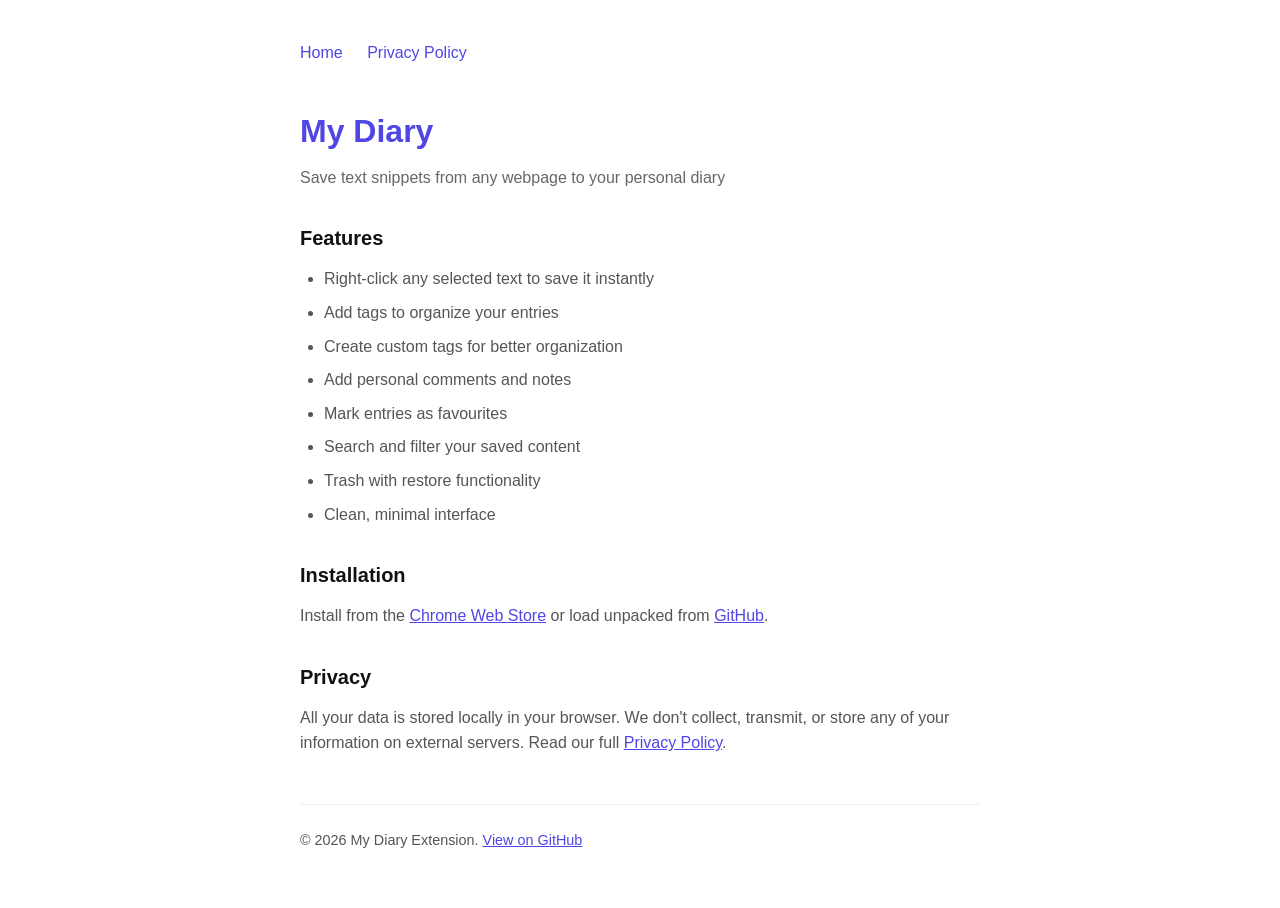
==== docs/index.html @ e2703d9c "Add Chrome Web Store link" ====
<!DOCTYPE html>
<html lang="en">
<head>
  <meta charset="UTF-8">
  <meta name="viewport" content="width=device-width, initial-scale=1.0">
  <title>My Diary - Chrome Extension</title>
  <style>
    * { margin: 0; padding: 0; box-sizing: border-box; }
    body {
      font-family: -apple-system, BlinkMacSystemFont, 'Segoe UI', Roboto, sans-serif;
      line-height: 1.6;
      color: #333;
      max-width: 720px;
      margin: 0 auto;
      padding: 40px 20px;
    }
    h1 { font-size: 2rem; margin-bottom: 8px; color: #4f46e5; }
    h2 { font-size: 1.25rem; margin: 32px 0 12px; color: #111; }
    p { margin-bottom: 16px; color: #555; }
    ul { margin: 0 0 16px 24px; color: #555; }
    li { margin-bottom: 8px; }
    a { color: #4f46e5; }
    .subtitle { color: #666; margin-bottom: 32px; }
    .nav { margin-bottom: 40px; }
    .nav a { margin-right: 20px; text-decoration: none; font-weight: 500; }
    .nav a:hover { text-decoration: underline; }
    footer { margin-top: 48px; padding-top: 24px; border-top: 1px solid #eee; color: #888; font-size: 0.9rem; }
  </style>
</head>
<body>
  <div class="nav">
    <a href="index.html">Home</a>
    <a href="privacy.html">Privacy Policy</a>
  </div>

  <h1>My Diary</h1>
  <p class="subtitle">Save text snippets from any webpage to your personal diary</p>

  <h2>Features</h2>
  <ul>
    <li>Right-click any selected text to save it instantly</li>
    <li>Add tags to organize your entries</li>
    <li>Create custom tags for better organization</li>
    <li>Add personal comments and notes</li>
    <li>Mark entries as favourites</li>
    <li>Search and filter your saved content</li>
    <li>Trash with restore functionality</li>
    <li>Clean, minimal interface</li>
  </ul>

  <h2>Installation</h2>
  <p>Install from the <a href="https://chromewebstore.google.com/detail/my-diary/nfdcipolchlmlipikekpbbmpdpienajm">Chrome Web Store</a> or load unpacked from <a href="https://github.com/vamshimorlawar/my-diary-extension">GitHub</a>.</p>

  <h2>Privacy</h2>
  <p>All your data is stored locally in your browser. We don't collect, transmit, or store any of your information on external servers. Read our full <a href="privacy.html">Privacy Policy</a>.</p>

  <footer>
    <p>&copy; 2026 My Diary Extension. <a href="https://github.com/vamshimorlawar/my-diary-extension">View on GitHub</a></p>
  </footer>
</body>
</html>
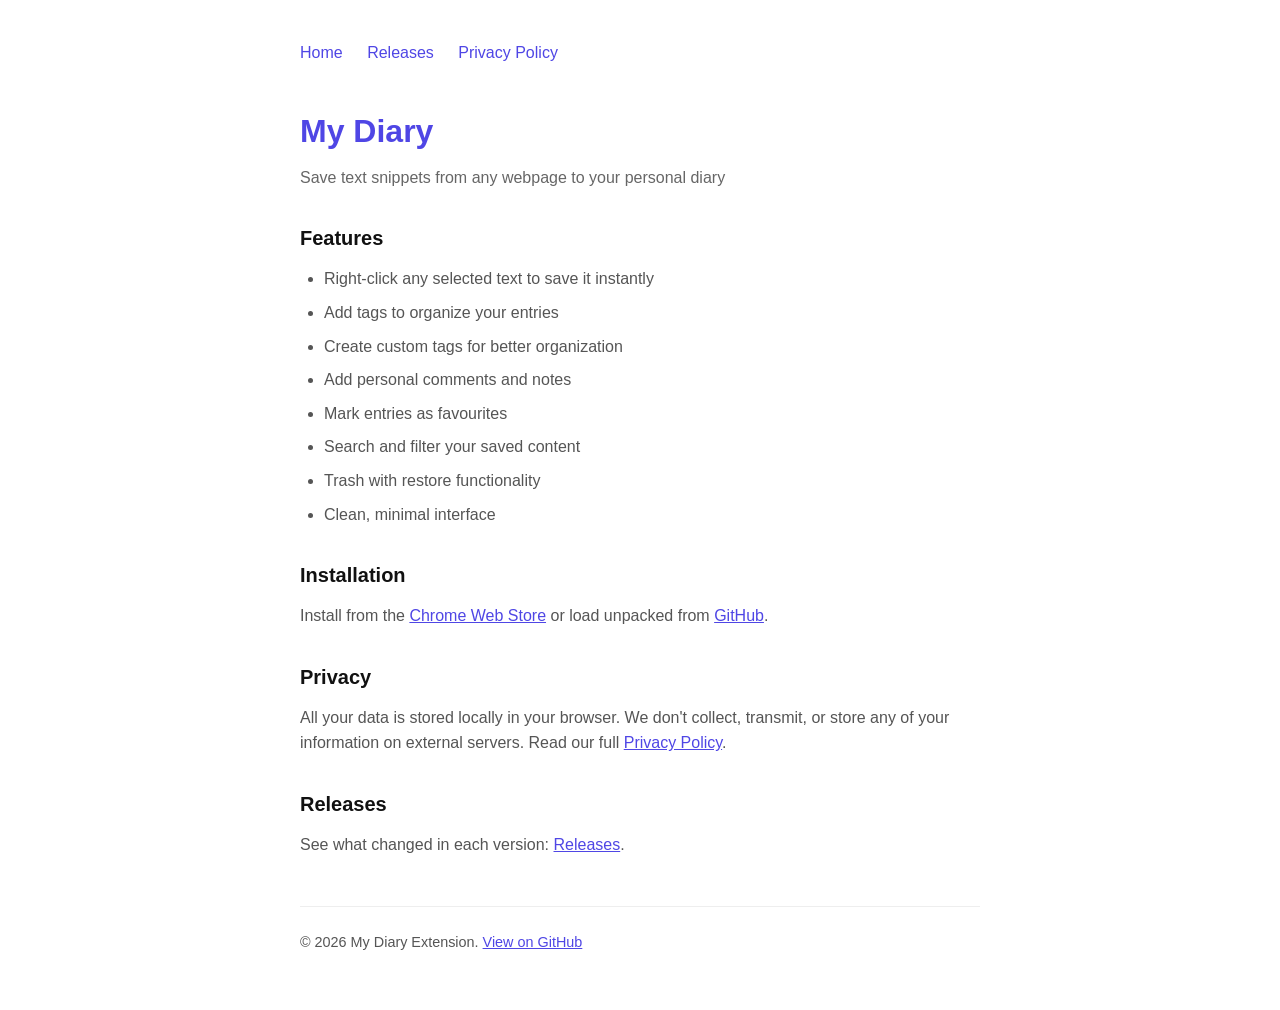
==== commit 0b3531eb: "Release v1.1.0: copy button, releases page, input fixes - Add copy button on entries (copies text + " ====
--- a/docs/index.html
+++ b/docs/index.html
@@ -30,6 +30,7 @@
 <body>
   <div class="nav">
     <a href="index.html">Home</a>
+    <a href="releases.html">Releases</a>
     <a href="privacy.html">Privacy Policy</a>
   </div>
 
@@ -54,6 +55,9 @@
   <h2>Privacy</h2>
   <p>All your data is stored locally in your browser. We don't collect, transmit, or store any of your information on external servers. Read our full <a href="privacy.html">Privacy Policy</a>.</p>
 
+  <h2>Releases</h2>
+  <p>See what changed in each version: <a href="releases.html">Releases</a>.</p>
+
   <footer>
     <p>&copy; 2026 My Diary Extension. <a href="https://github.com/vamshimorlawar/my-diary-extension">View on GitHub</a></p>
   </footer>
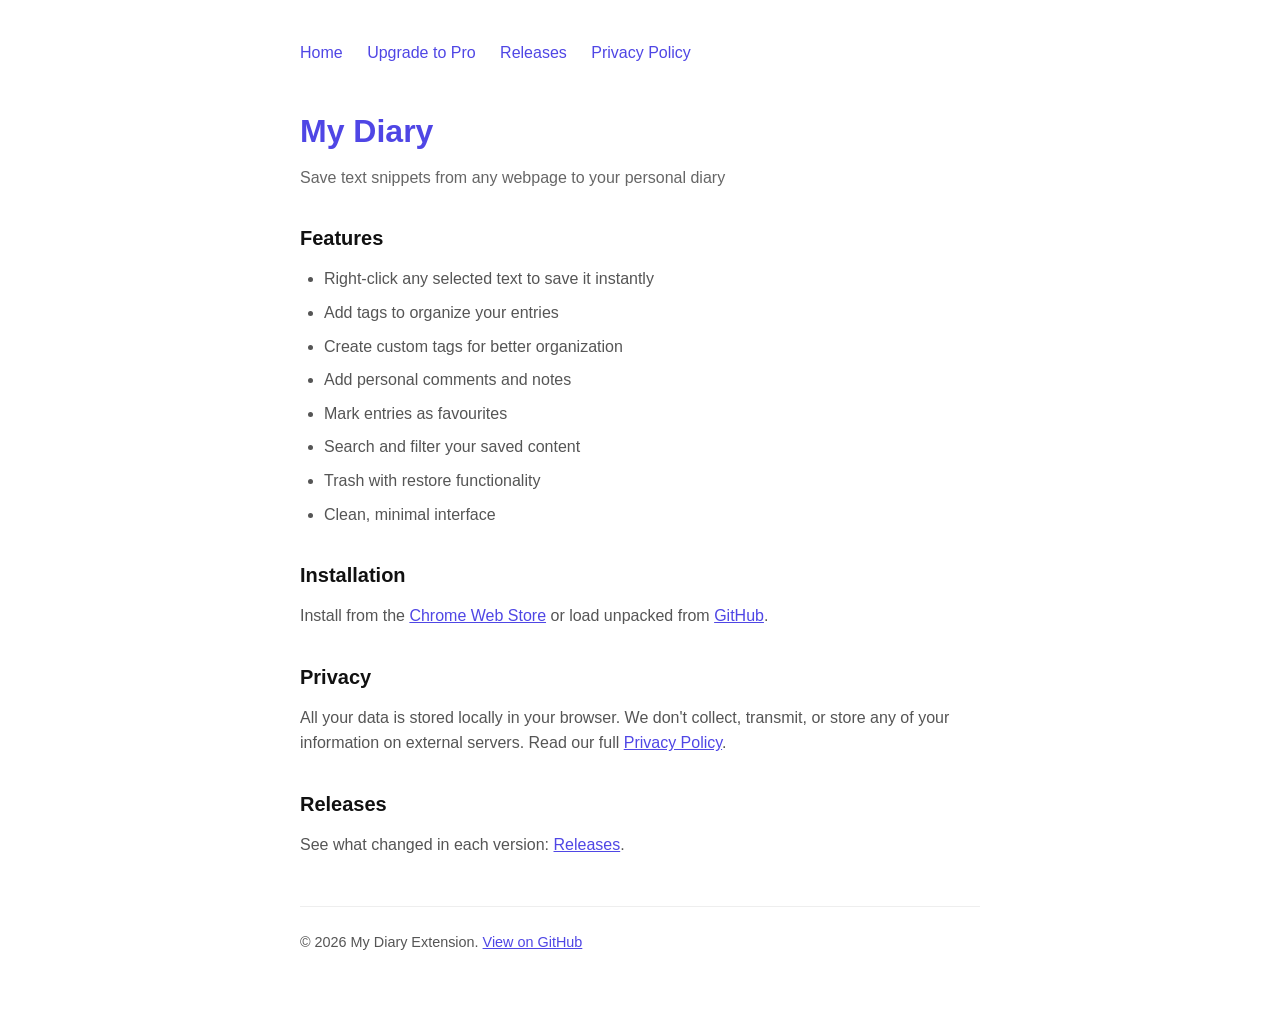
==== commit 0859d20f: "WIP: feat:premium features" ====
--- a/docs/index.html
+++ b/docs/index.html
@@ -30,6 +30,7 @@
 <body>
   <div class="nav">
     <a href="index.html">Home</a>
+    <a href="upgrade.html">Upgrade to Pro</a>
     <a href="releases.html">Releases</a>
     <a href="privacy.html">Privacy Policy</a>
   </div>
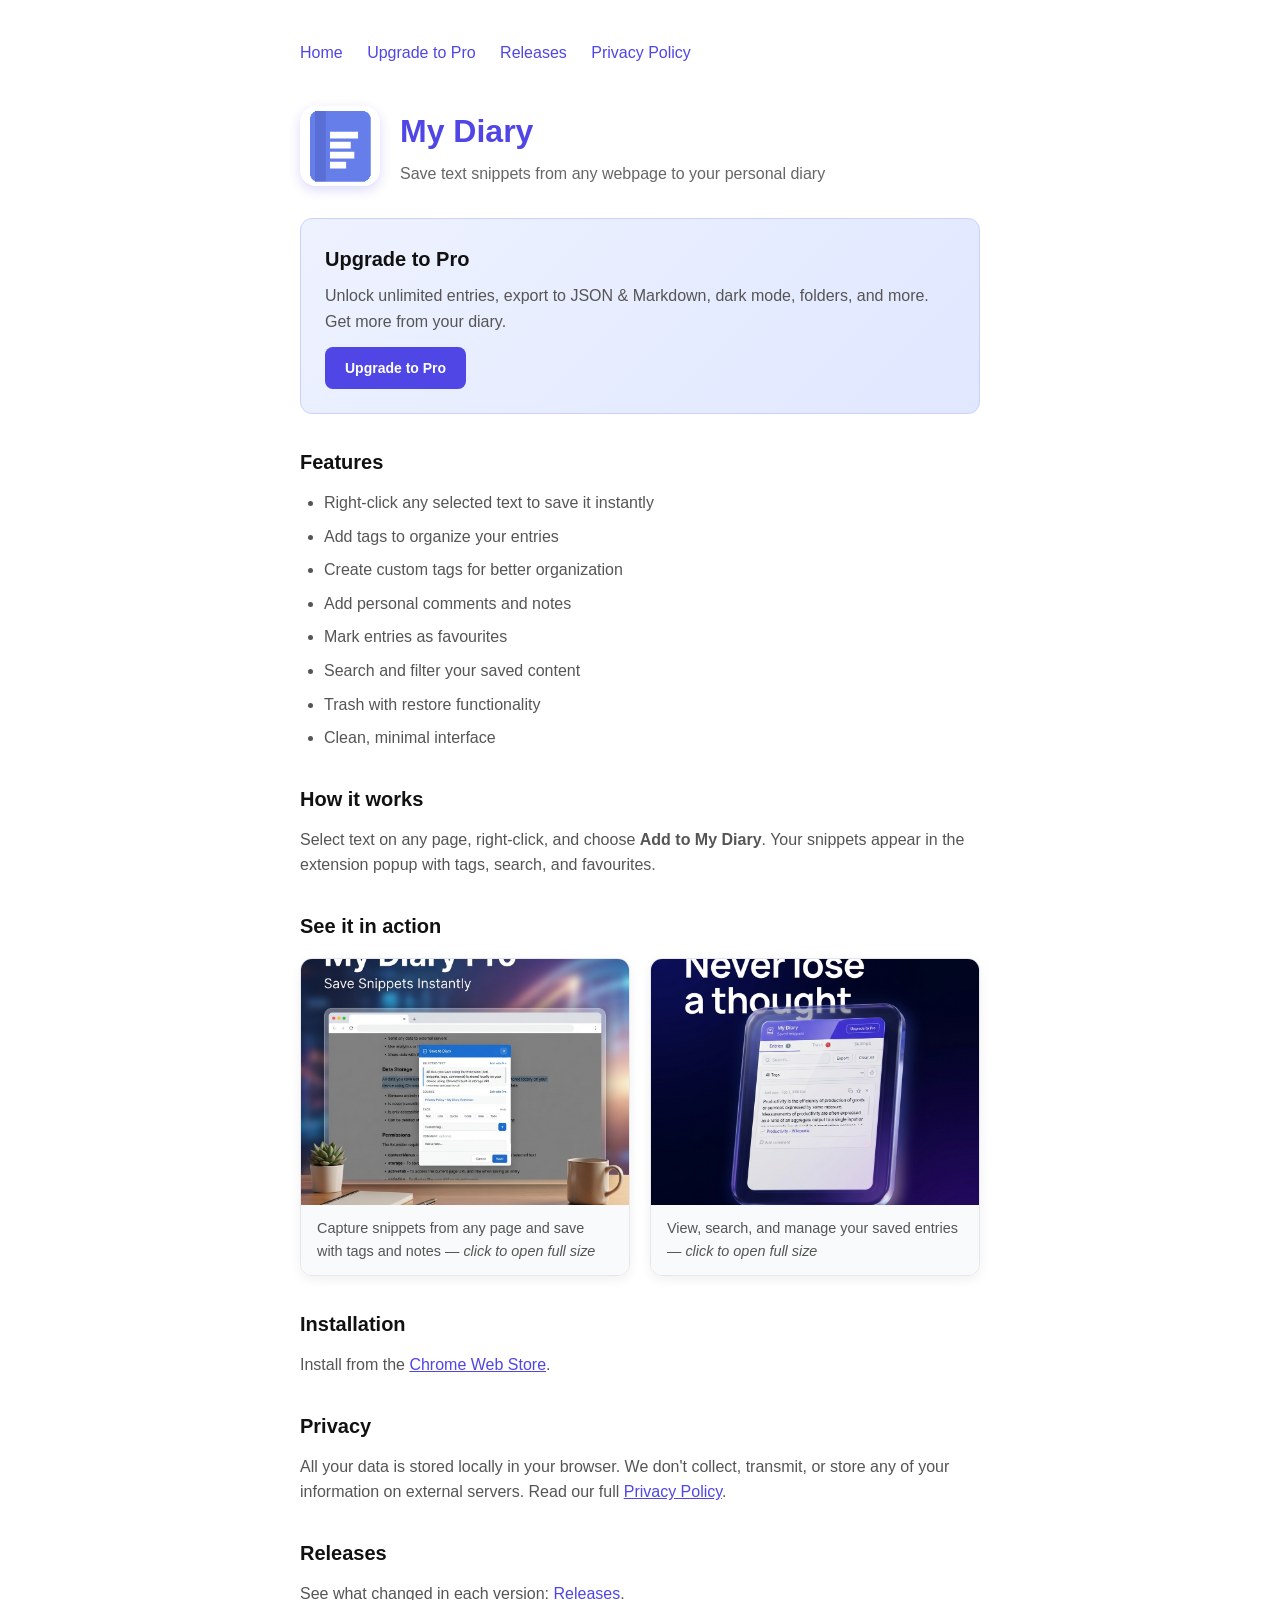
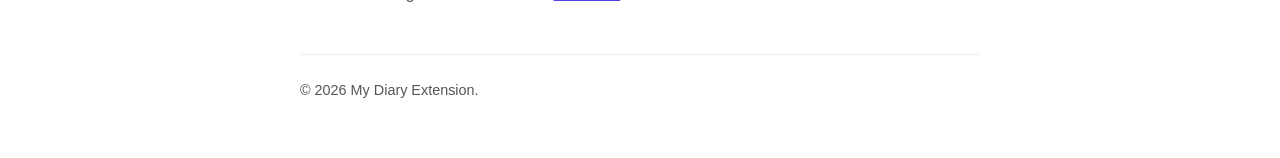
==== commit da131f98: "updated the pages" ====
--- a/docs/index.html
+++ b/docs/index.html
@@ -25,6 +25,69 @@
     .nav a { margin-right: 20px; text-decoration: none; font-weight: 500; }
     .nav a:hover { text-decoration: underline; }
     footer { margin-top: 48px; padding-top: 24px; border-top: 1px solid #eee; color: #888; font-size: 0.9rem; }
+    .hero {
+      display: flex;
+      align-items: center;
+      gap: 20px;
+      margin-bottom: 32px;
+    }
+    .hero-icon {
+      width: 80px;
+      height: 80px;
+      border-radius: 16px;
+      box-shadow: 0 4px 12px rgba(79, 70, 229, 0.2);
+      flex-shrink: 0;
+    }
+    .hero-text h1 { margin-bottom: 4px; }
+    .hero-text .subtitle { margin-bottom: 0; }
+    .pro-promo {
+      background: linear-gradient(135deg, #eef2ff 0%, #e0e7ff 100%);
+      border: 1px solid #c7d2fe;
+      border-radius: 12px;
+      padding: 24px;
+      margin-bottom: 32px;
+    }
+    .pro-promo h2 { margin-top: 0; margin-bottom: 8px; }
+    .pro-promo p { margin-bottom: 12px; }
+    .pro-promo .pro-cta {
+      display: inline-block;
+      padding: 10px 20px;
+      background: #4f46e5;
+      color: white;
+      text-decoration: none;
+      border-radius: 8px;
+      font-weight: 600;
+      font-size: 14px;
+    }
+    .pro-promo .pro-cta:hover { background: #4338ca; }
+    .preview-section { margin: 32px 0; }
+    .preview-section h2 { margin-bottom: 16px; }
+    .preview-grid {
+      display: grid;
+      grid-template-columns: repeat(auto-fit, minmax(280px, 1fr));
+      gap: 20px;
+      margin-top: 16px;
+    }
+    .preview-card {
+      border-radius: 12px;
+      overflow: hidden;
+      border: 1px solid #e5e7eb;
+      box-shadow: 0 4px 12px rgba(0,0,0,0.06);
+    }
+    .preview-card a { display: block; cursor: pointer; }
+    .preview-card img {
+      display: block;
+      width: 100%;
+      height: auto;
+      aspect-ratio: 4/3;
+      object-fit: cover;
+    }
+    .preview-card figcaption {
+      padding: 12px 16px;
+      font-size: 0.9rem;
+      color: #555;
+      background: #f9fafb;
+    }
   </style>
 </head>
 <body>
@@ -35,8 +98,19 @@
     <a href="privacy.html">Privacy Policy</a>
   </div>
 
-  <h1>My Diary</h1>
-  <p class="subtitle">Save text snippets from any webpage to your personal diary</p>
+  <div class="hero">
+    <img src="../icons/icon128.png" alt="My Diary" class="hero-icon" width="80" height="80">
+    <div class="hero-text">
+      <h1>My Diary</h1>
+      <p class="subtitle">Save text snippets from any webpage to your personal diary</p>
+    </div>
+  </div>
+
+  <div class="pro-promo">
+    <h2>Upgrade to Pro</h2>
+    <p>Unlock unlimited entries, export to JSON & Markdown, dark mode, folders, and more. Get more from your diary.</p>
+    <a href="upgrade.html" class="pro-cta">Upgrade to Pro</a>
+  </div>
 
   <h2>Features</h2>
   <ul>
@@ -50,8 +124,29 @@
     <li>Clean, minimal interface</li>
   </ul>
 
+  <h2>How it works</h2>
+  <p>Select text on any page, right-click, and choose <strong>Add to My Diary</strong>. Your snippets appear in the extension popup with tags, search, and favourites.</p>
+
+  <section class="preview-section">
+    <h2>See it in action</h2>
+    <div class="preview-grid">
+      <figure class="preview-card">
+        <a href="../images/my_diary_pro_capture_feature_1769938460529.png" target="_blank" rel="noopener">
+          <img src="../images/my_diary_pro_capture_feature_1769938460529.png" alt="My Diary — capture and save" width="560" height="420">
+        </a>
+        <figcaption>Capture snippets from any page and save with tags and notes — <em>click to open full size</em></figcaption>
+      </figure>
+      <figure class="preview-card">
+        <a href="../images/my_diary_pro_social_list_1769938700527.png" target="_blank" rel="noopener">
+          <img src="../images/my_diary_pro_social_list_1769938700527.png" alt="My Diary — entries list" width="560" height="420">
+        </a>
+        <figcaption>View, search, and manage your saved entries — <em>click to open full size</em></figcaption>
+      </figure>
+    </div>
+  </section>
+
   <h2>Installation</h2>
-  <p>Install from the <a href="https://chromewebstore.google.com/detail/my-diary/nfdcipolchlmlipikekpbbmpdpienajm">Chrome Web Store</a> or load unpacked from <a href="https://github.com/vamshimorlawar/my-diary-extension">GitHub</a>.</p>
+  <p>Install from the <a href="https://chromewebstore.google.com/detail/my-diary/nfdcipolchlmlipikekpbbmpdpienajm">Chrome Web Store</a>.</p>
 
   <h2>Privacy</h2>
   <p>All your data is stored locally in your browser. We don't collect, transmit, or store any of your information on external servers. Read our full <a href="privacy.html">Privacy Policy</a>.</p>
@@ -60,7 +155,7 @@
   <p>See what changed in each version: <a href="releases.html">Releases</a>.</p>
 
   <footer>
-    <p>&copy; 2026 My Diary Extension. <a href="https://github.com/vamshimorlawar/my-diary-extension">View on GitHub</a></p>
+    <p>&copy; 2026 My Diary Extension.</p>
   </footer>
 </body>
 </html>
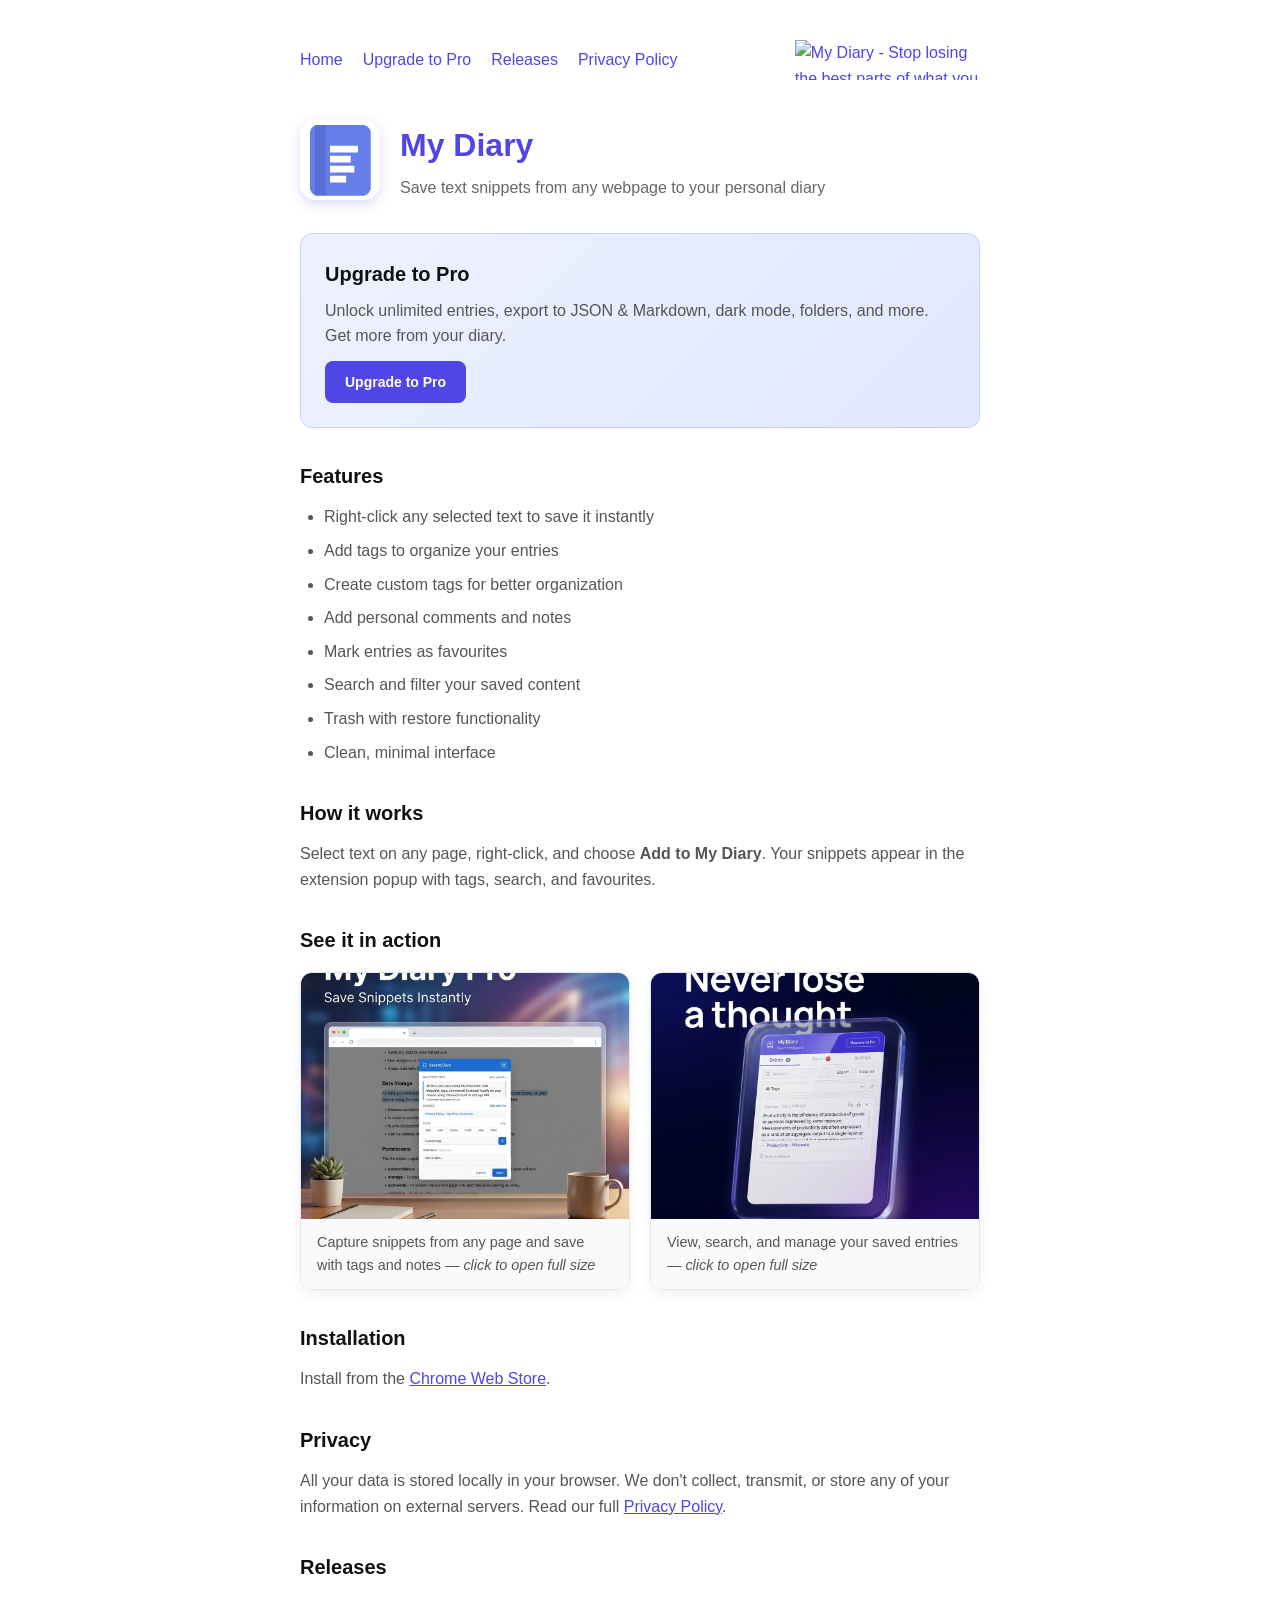
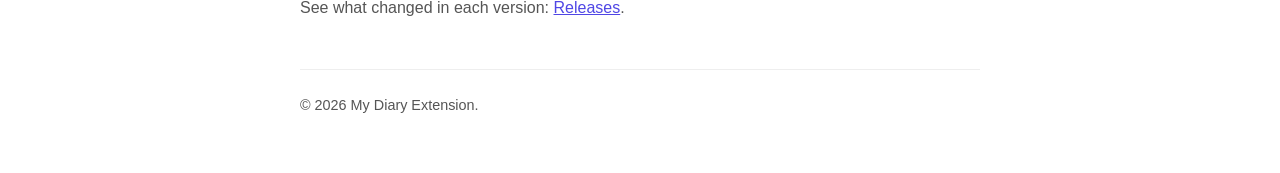
==== commit 2a509650: "Add Product Hunt badge to home page top navbar Co-authored-by: Cursor <cursoragent@cursor.com>" ====
--- a/docs/index.html
+++ b/docs/index.html
@@ -21,9 +21,18 @@
     li { margin-bottom: 8px; }
     a { color: #4f46e5; }
     .subtitle { color: #666; margin-bottom: 32px; }
-    .nav { margin-bottom: 40px; }
-    .nav a { margin-right: 20px; text-decoration: none; font-weight: 500; }
+    .nav {
+      display: flex;
+      align-items: center;
+      flex-wrap: wrap;
+      gap: 20px;
+      margin-bottom: 40px;
+    }
+    .nav a { text-decoration: none; font-weight: 500; }
     .nav a:hover { text-decoration: underline; }
+    .nav .nav-links { display: flex; align-items: center; gap: 20px; }
+    .nav .ph-badge { margin-left: auto; }
+    .nav .ph-badge img { display: block; height: 40px; width: auto; }
     footer { margin-top: 48px; padding-top: 24px; border-top: 1px solid #eee; color: #888; font-size: 0.9rem; }
     .hero {
       display: flex;
@@ -92,14 +101,17 @@
 </head>
 <body>
   <div class="nav">
-    <a href="index.html">Home</a>
-    <a href="upgrade.html">Upgrade to Pro</a>
-    <a href="releases.html">Releases</a>
-    <a href="privacy.html">Privacy Policy</a>
+    <div class="nav-links">
+      <a href="index.html">Home</a>
+      <a href="upgrade.html">Upgrade to Pro</a>
+      <a href="releases.html">Releases</a>
+      <a href="privacy.html">Privacy Policy</a>
+    </div>
+    <a class="ph-badge" href="https://www.producthunt.com/products/my-diary?embed=true&amp;utm_source=badge-featured&amp;utm_medium=badge&amp;utm_campaign=badge-my-diary" target="_blank" rel="noopener noreferrer"><img alt="My Diary - Stop losing the best parts of what you read online | Product Hunt" width="250" height="54" src="https://api.producthunt.com/widgets/embed-image/v1/featured.svg?post_id=1074203&amp;theme=light&amp;t=1770395639832"></a>
   </div>
 
   <div class="hero">
-    <img src="../icons/icon128.png" alt="My Diary" class="hero-icon" width="80" height="80">
+    <img src="images/icon128.png" alt="My Diary" class="hero-icon" width="80" height="80">
     <div class="hero-text">
       <h1>My Diary</h1>
       <p class="subtitle">Save text snippets from any webpage to your personal diary</p>
@@ -131,14 +143,14 @@
     <h2>See it in action</h2>
     <div class="preview-grid">
       <figure class="preview-card">
-        <a href="../images/my_diary_pro_capture_feature_1769938460529.png" target="_blank" rel="noopener">
-          <img src="../images/my_diary_pro_capture_feature_1769938460529.png" alt="My Diary — capture and save" width="560" height="420">
+        <a href="images/my_diary_pro_capture_feature_1769938460529.png" target="_blank" rel="noopener">
+          <img src="images/my_diary_pro_capture_feature_1769938460529.png" alt="My Diary — capture and save" width="560" height="420">
         </a>
         <figcaption>Capture snippets from any page and save with tags and notes — <em>click to open full size</em></figcaption>
       </figure>
       <figure class="preview-card">
-        <a href="../images/my_diary_pro_social_list_1769938700527.png" target="_blank" rel="noopener">
-          <img src="../images/my_diary_pro_social_list_1769938700527.png" alt="My Diary — entries list" width="560" height="420">
+        <a href="images/my_diary_pro_social_list_1769938700527.png" target="_blank" rel="noopener">
+          <img src="images/my_diary_pro_social_list_1769938700527.png" alt="My Diary — entries list" width="560" height="420">
         </a>
         <figcaption>View, search, and manage your saved entries — <em>click to open full size</em></figcaption>
       </figure>
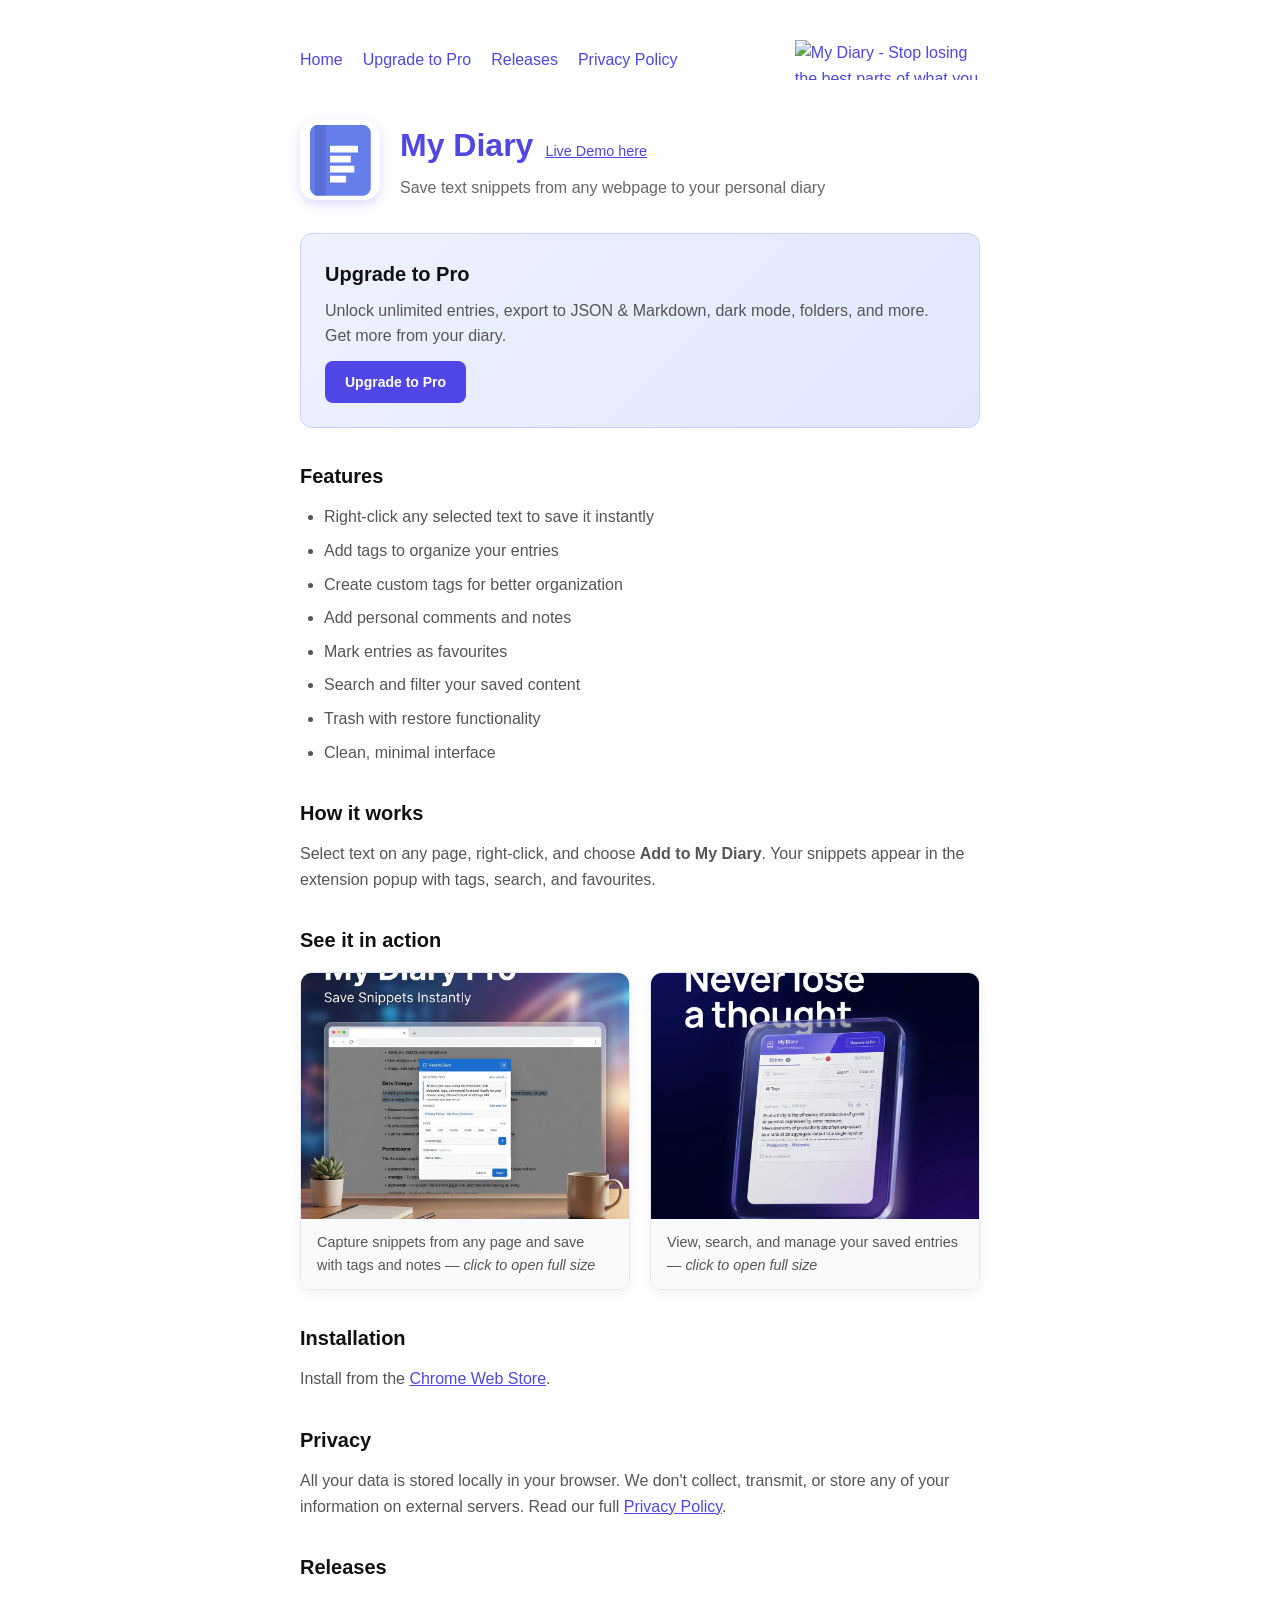
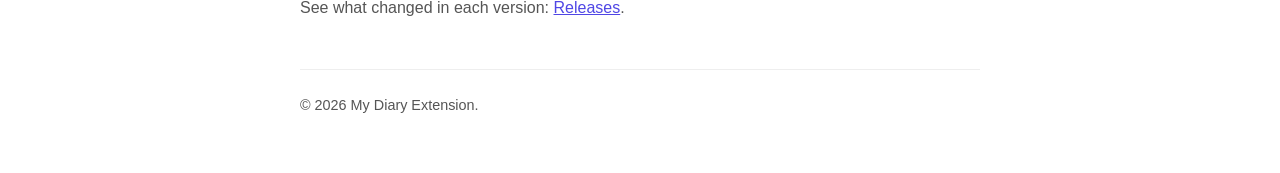
==== commit 09239614: "Add Live Demo link next to title, remove SupaDemo from navbar Co-authored-by: Cursor <cursoragent@cu" ====
--- a/docs/index.html
+++ b/docs/index.html
@@ -48,6 +48,8 @@
       flex-shrink: 0;
     }
     .hero-text h1 { margin-bottom: 4px; }
+    .hero-title-row { display: flex; align-items: baseline; gap: 12px; flex-wrap: wrap; }
+    .hero-title-row .live-demo { font-size: 0.9rem; font-weight: 500; }
     .hero-text .subtitle { margin-bottom: 0; }
     .pro-promo {
       background: linear-gradient(135deg, #eef2ff 0%, #e0e7ff 100%);
@@ -113,7 +115,10 @@
   <div class="hero">
     <img src="images/icon128.png" alt="My Diary" class="hero-icon" width="80" height="80">
     <div class="hero-text">
-      <h1>My Diary</h1>
+      <div class="hero-title-row">
+        <h1>My Diary</h1>
+        <a href="https://app.supademo.com/demo/cmlb4nvin3u99vhwz4ycik7xw?utm_source=link" target="_blank" rel="noopener noreferrer" class="live-demo">Live Demo here</a>
+      </div>
       <p class="subtitle">Save text snippets from any webpage to your personal diary</p>
     </div>
   </div>
